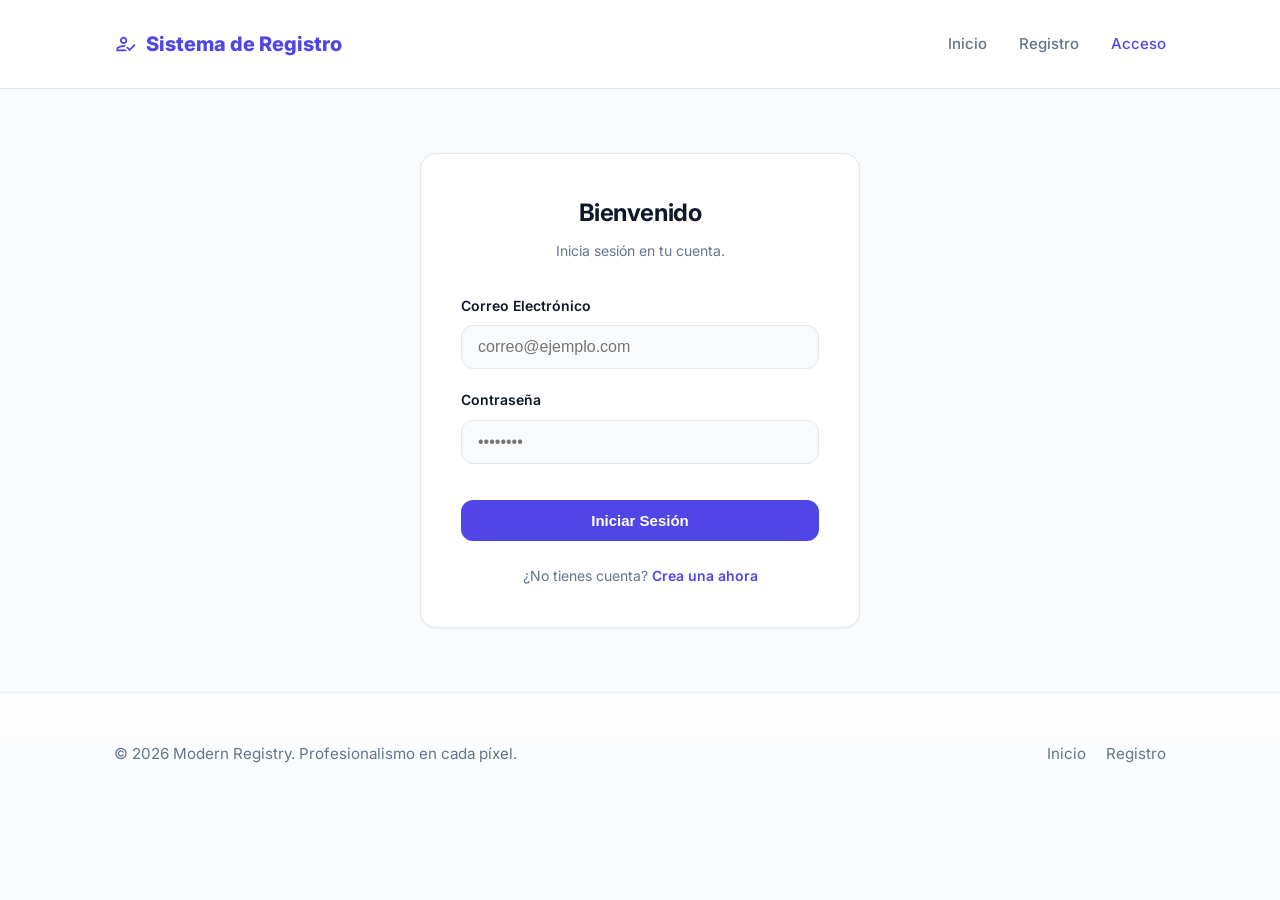
==== public/template/editar-usuario.html @ 0bd0780a "feat: implementar funcionalidad de edición de usuario y mejorar la gestión de roles" ====
<!DOCTYPE html>
<html lang="es">
<head>
    <meta charset="UTF-8">
    <meta name="viewport" content="width=device-width, initial-scale=1.0">
    <title>Editar Usuario | Modern Registry</title>
    <link rel="preconnect" href="https://fonts.googleapis.com">
    <link rel="preconnect" href="https://fonts.gstatic.com" crossorigin>
    <link href="https://fonts.googleapis.com/css2?family=Inter:wght@400;500;600;800&display=swap" rel="stylesheet">
    <link href="https://fonts.googleapis.com/css2?family=Material+Symbols+Outlined&display=swap" rel="stylesheet">
    <link rel="stylesheet" href="../../static/css/styles.css">
</head>
<body>
    <header>
        <div class="container">
            <nav class="navbar">
                <a href="lista.html" class="logo">
                    <span class="material-symbols-outlined">how_to_reg</span>
                    Sistema de Registro
                </a>
                <ul class="nav-links">
                    <li><a href="lista.html">Usuarios</a></li>
                    <li><a href="#" id="logoutBtn" style="color: var(--accent);">Cerrar Sesión</a></li>
                </ul>
            </nav>
        </div>
    </header>

    <main class="container">
        <div class="card form-auth">
            <div class="dashboard-header">
                <div>
                    <h2 style="font-size: 2rem; margin-bottom: 0.5rem;">Editar <span class="text-gradient">Usuario</span></h2>
                    <p style="color: var(--text-muted);">Actualiza los datos del usuario seleccionado.</p>
                </div>
                <a href="lista.html" class="btn btn-outline">Volver al listado</a>
            </div>
            <form id="editForm">
                <input type="hidden" id="editUserId">
                <div id="editError" class="alert-error" style="display: none;">
                    <span class="material-symbols-outlined" style="font-size: 1.25rem;">error</span>
                    <span id="editErrorMessage"></span>
                </div>
                <div class="form-group">
                    <label for="editPrimerNombre">Primer Nombre</label>
                    <input type="text" id="editPrimerNombre" required>
                </div>
                <div class="form-group">
                    <label for="editSegundoNombre">Segundo Nombre (opcional)</label>
                    <input type="text" id="editSegundoNombre">
                </div>
                <div class="form-group">
                    <label for="editPrimerApellido">Primer Apellido</label>
                    <input type="text" id="editPrimerApellido" required>
                </div>
                <div class="form-group">
                    <label for="editSegundoApellido">Segundo Apellido (opcional)</label>
                    <input type="text" id="editSegundoApellido">
                </div>
                <div class="form-group">
                    <label for="editEdad">Edad</label>
                    <input type="number" id="editEdad" min="1" required>
                </div>
                <div class="form-group">
                    <label for="editCedula">Cédula</label>
                    <input type="text" id="editCedula" required>
                </div>
                <div class="form-group">
                    <label for="editCorreo">Correo</label>
                    <input type="email" id="editCorreo" required>
                </div>
                <div class="form-group">
                    <label for="editRole">Rol</label>
                    <select id="editRole" required>
                        <option value="estudiante">Estudiante</option>
                        <option value="docente">Docente</option>
                    </select>
                </div>
                <div class="form-group">
                    <label for="editStatus">Estado</label>
                    <select id="editStatus" required>
                        <option value="Activo">Activo</option>
                        <option value="Pendiente">Pendiente</option>
                    </select>
                </div>
                <button type="submit" class="btn btn-primary" style="width: 100%; margin-top: 1rem;">Guardar Cambios</button>
            </form>
        </div>
    </main>

    <footer class="footer">
        <div class="container">
            <div class="footer-content">
                <p>&copy; 2026 Modern Registry. Panel Administrativo Protegido.</p>
                <ul class="footer-nav">
                    <li><a href="lista.html">Listado</a></li>
                </ul>
            </div>
        </div>
    </footer>

    <script src="../../static/js/main.js"></script>
</body>
</html>
---- static/css/styles.css ----
/* Modern Zen Design System - Refined & Balanced */
:root {
    --bg-base: #f8fafc; /* Very light slate background */
    --surface: #ffffff;
    --surface-low: #f1f5f9;
    --primary: #4f46e5; /* Indigo 600 */
    --primary-hover: #4338ca;
    --secondary: #64748b; /* Slate 500 */
    --text-main: #0f172a; /* Slate 900 */
    --text-muted: #64748b;
    --accent: #ec4899; /* Pink 500 */
    --border: #e2e8f0;
    --radius-lg: 1rem;
    --radius-md: 0.75rem;
    --shadow-sm: 0 1px 2px 0 rgb(0 0 0 / 0.05);
    --shadow-md: 0 4px 6px -1px rgb(0 0 0 / 0.1), 0 2px 4px -2px rgb(0 0 0 / 0.1);
}

/* Dark Mode Override (Optional but keeping base light for "less saturated" feel) */
/* If user wants dark, we can use slate-900 base */

* {
    margin: 0;
    padding: 0;
    box-sizing: border-box;
}

body {
    background-color: var(--bg-base);
    color: var(--text-main);
    font-family: 'Inter', system-ui, -apple-system, sans-serif;
    line-height: 1.6;
    min-height: 100vh;
    -webkit-font-smoothing: antialiased;
}

.container {
    max-width: 1100px;
    margin: 0 auto;
    padding: 0 1.5rem;
}

/* Typography */
h1, h2, h3, h4 {
    color: var(--text-main);
    font-weight: 700;
    letter-spacing: -0.02em;
}

.text-gradient {
    background: linear-gradient(135deg, var(--primary), var(--accent));
    background-clip: text;
    -webkit-background-clip: text;
    -webkit-text-fill-color: transparent;
}

/* Header & Navigation */
header {
    background: var(--surface);
    border-bottom: 1px solid var(--border);
    position: sticky;
    top: 0;
    z-index: 100;
}

.navbar {
    height: 5.5rem; /* Slightly taller */
    display: flex;
    justify-content: space-between;
    align-items: center;
}

.logo {
    display: flex;
    align-items: center;
    gap: 0.5rem;
    font-size: 1.25rem;
    font-weight: 800;
    color: var(--primary);
    text-decoration: none;
}

.nav-links {
    display: flex;
    list-style: none;
    gap: 2rem;
}

.nav-links a {
    text-decoration: none;
    color: var(--secondary);
    font-weight: 500;
    font-size: 0.9375rem;
    transition: color 0.2s;
}

.nav-links a:hover, .nav-links a.active {
    color: var(--primary);
}

/* Main Layout */
body.bg-soft {
    background: radial-gradient(circle at top left, rgba(79, 70, 229, 0.12), transparent 35%),
                radial-gradient(circle at bottom right, rgba(236, 72, 153, 0.1), transparent 30%),
                var(--bg-base);
}

main {
    padding: 4rem 0;
}

/* Sections */
.hero {
    display: grid;
    grid-template-columns: 1.2fr 1fr;
    gap: 4rem;
    align-items: center;
    text-align: left;
    padding: 8rem 0;
    animation: slideUp 0.6s ease-out;
}

.hero.user-panel {
    padding: 6rem 0;
    min-height: calc(100vh - 10rem);
    grid-template-columns: 1fr;
}

.hero-copy {
    max-width: 38rem;
    color: var(--text-muted);
    margin: 1.25rem 0 2rem;
}

.hero-actions {
    display: flex;
    gap: 1rem;
    flex-wrap: wrap;
    align-items: center;
}

.hero-card {
    background: rgba(255, 255, 255, 0.92);
    border: 1px solid rgba(226, 232, 240, 0.9);
    border-radius: var(--radius-lg);
    padding: 2rem;
    box-shadow: 0 30px 60px rgba(15, 23, 42, 0.08);
}

.hero-card h3 {
    margin-bottom: 1.5rem;
    font-size: 1.75rem;
}

.card-group {
    background: var(--surface);
    border: 1px solid var(--border);
    border-radius: var(--radius-md);
    padding: 1.5rem;
    display: grid;
    gap: 1.5rem;
}

.card-group div {
    display: grid;
    gap: 0.35rem;
}

.card-group strong {
    display: block;
    font-size: 1.05rem;
    color: var(--text-main);
}

@media (max-width: 900px) {
    .hero {
        grid-template-columns: 1fr;
        padding: 4rem 0;
    }

    .hero-card {
        width: 100%;
    }
}

.hero-image {
    width: 100%;
    border-radius: var(--radius-lg);
    box-shadow: 20px 20px 60px rgba(0,0,0,0.05);
    background: white;
}

.hero h1 {
    font-size: 4rem;
    margin-bottom: 1.5rem;
    line-height: 1.05;
}

.hero p {
    font-size: 1.25rem;
    color: var(--text-muted);
    margin-bottom: 2.5rem;
}

/* Feature Grid for Landing */
.feature-grid {
    display: grid;
    grid-template-columns: repeat(3, 1fr);
    gap: 2rem;
    margin: 4rem 0 8rem;
}

.feature-card {
    background: white;
    padding: 2rem;
    border-radius: var(--radius-md);
    border: 1px solid var(--border);
}

.feature-card span {
    color: var(--primary);
    font-size: 2rem;
    margin-bottom: 1rem;
    display: block;
}


/* Cards & Forms */
.card {
    background: var(--surface);
    border: 1px solid var(--border);
    border-radius: var(--radius-lg);
    padding: 2.5rem;
    box-shadow: var(--shadow-sm);
    animation: slideUp 0.5s ease-out; /* Added entrance animation */
}

.form-auth {
    max-width: 440px;
    margin: 4rem auto; /* Added vertical margin */
}

.form-group {
    margin-bottom: 1.25rem;
}

.form-group label {
    display: block;
    font-size: 0.875rem;
    font-weight: 600;
    margin-bottom: 0.5rem;
    color: var(--text-main);
}

.form-group input,
.form-group select {
    width: 100%;
    padding: 0.75rem 1rem;
    border: 1px solid var(--border);
    border-radius: var(--radius-md);
    background-color: var(--bg-base);
    font-size: 1rem;
    color: var(--text-main);
    transition: all 0.2s;
}

.form-group select {
    appearance: none;
    -webkit-appearance: none;
    -moz-appearance: none;
    background-color: var(--bg-base);
    background-image: linear-gradient(45deg, transparent 50%, var(--text-main) 50%), linear-gradient(135deg, var(--text-main) 50%, transparent 50%);
    background-position: calc(100% - 1rem) calc(50% - 0.15rem), calc(100% - 0.75rem) calc(50% - 0.15rem);
    background-size: 0.45rem 0.45rem, 0.45rem 0.45rem;
    background-repeat: no-repeat;
    padding-right: 2.5rem;
    cursor: pointer;
}

.form-group input:focus,
.form-group select:focus {
    outline: none;
    border-color: var(--primary);
    box-shadow: 0 0 0 3px rgba(79, 70, 229, 0.1);
}

/* Transitions */
.page-transition {
    transition: opacity 0.5s ease, transform 0.5s ease;
}

.fade-out {
    opacity: 0;
    transform: translateY(-10px);
}

@keyframes pulse-save {
    0% { transform: scale(1); }
    50% { transform: scale(0.98); opacity: 0.7; }
    100% { transform: scale(0.95); opacity: 0; }
}

.animate-save {
    animation: pulse-save 0.6s forwards ease-in-out;
}


/* Buttons */
.btn {
    display: inline-flex;
    align-items: center;
    justify-content: center;
    padding: 0.75rem 1.75rem;
    border-radius: var(--radius-md);
    font-weight: 600;
    font-size: 0.9375rem;
    text-decoration: none;
    transition: all 0.2s;
    cursor: pointer;
    border: none;
}

.btn-primary {
    background-color: var(--primary);
    color: white;
}

.btn-primary:hover {
    background-color: var(--primary-hover);
    transform: translateY(-1px);
    box-shadow: var(--shadow-md);
}

.btn-outline {
    background: transparent;
    border: 1px solid var(--border);
    color: var(--text-main);
}

.btn-outline:hover {
    background: var(--surface-low);
    border-color: var(--secondary);
}

/* Dashboard Improvements */
.dashboard-container {
    padding: 4rem 2rem; /* Added generous spacing */
}

/* Tables */
.table-wrapper {
    background: var(--surface);
    border: 1px solid var(--border);
    border-radius: var(--radius-lg);
    overflow: hidden;
    box-shadow: var(--shadow-sm);
}

table {
    width: 100%;
    border-collapse: collapse;
}

th {
    background: var(--surface-low);
    text-align: left;
    padding: 0.75rem 1.5rem;
    font-size: 0.75rem;
    text-transform: uppercase;
    letter-spacing: 0.05em;
    color: var(--text-muted);
}

td {
    padding: 1.25rem 1.5rem;
    border-top: 1px solid var(--border);
}

tr:hover td {
    background: #fafafa;
}

.badge {
    padding: 0.25rem 0.625rem;
    border-radius: 9999px;
    font-size: 0.75rem;
    font-weight: 600;
}

.badge-success { background: #dcfce7; color: #166534; }
.badge-warning { background: #fef9c3; color: #854d0e; }

/* Utilities */
.material-symbols-outlined {
    font-variation-settings: 'FILL' 0, 'wght' 400, 'GRAD' 0, 'opsz' 20;
}

/* Footer (Modern soft panel) */
.footer {
    background: linear-gradient(180deg, rgba(255,255,255,0.95), rgba(248,250,252,1));
    border-top: 1px solid rgba(226, 232, 240, 0.9);
    padding: 3rem 0 2rem;
    margin-top: auto;
    color: var(--text-muted);
}

.footer-content {
    display: flex;
    justify-content: space-between;
    align-items: center;
    gap: 1.5rem;
    flex-wrap: wrap;
}

.footer-content p {
    font-size: 0.95rem;
    color: var(--text-muted);
    margin: 0;
}

.footer-nav {
    display: flex;
    gap: 1.25rem;
    list-style: none;
    margin: 0;
    padding: 0;
}

.footer-nav a {
    color: var(--secondary);
    text-decoration: none;
    font-size: 0.95rem;
    transition: color 0.2s ease;
}

.footer-nav a:hover {
    color: var(--primary);
}

@media (max-width: 680px) {
    .footer-content {
        flex-direction: column;
        align-items: flex-start;
    }

    .footer-nav {
        flex-wrap: wrap;
        justify-content: flex-start;
    }
}

/* Premium Fullscreen Overlay Modal */
.modal {
    display: none;
    position: fixed;
    top: 0;
    left: 0;
    width: 100vw;
    height: 100vh;
    background: rgba(255, 255, 255, 0.7); /* Lighter, cleaner overlay */
    backdrop-filter: blur(12px) saturate(180%);
    z-index: 1000;
    align-items: center;
    justify-content: center;
    animation: fadeIn 0.3s ease;
}

@keyframes fadeIn {
    from { opacity: 0; }
    to { opacity: 1; }
}

.modal.active {
    display: flex;
}

.modal-content {
    background: white;
    width: min(100%, 460px);
    max-width: 460px;
    max-height: 95vh;
    padding: 2.5rem;
    border-radius: 1.5rem;
    box-shadow: 0 25px 50px -12px rgba(0, 0, 0, 0.1);
    border: 1px solid var(--border);
    position: relative;
    transform: translateY(0);
    animation: slideUpModal 0.4s cubic-bezier(0.16, 1, 0.3, 1);
    overflow-y: auto;
}

@media (max-width: 560px) {
    .modal-content {
        width: 92%;
        padding: 1.5rem;
        max-width: 100%;
        border-radius: 1rem;
    }

    .modal-header h3 {
        font-size: 1.5rem;
    }

    .modal-footer {
        grid-template-columns: 1fr;
    }
}

@keyframes slideUpModal {
    from { opacity: 0; transform: translateY(40px); }
    to { opacity: 1; transform: translateY(0); }
}

.modal-header {
    text-align: center;
    margin-bottom: 2.5rem;
}

.modal-header h3 {
    font-size: 1.75rem;
}

.modal-footer {
    display: grid;
    grid-template-columns: 1fr 1fr;
    gap: 1rem;
    margin-top: 2.5rem;
}

/* Error Alerts */
.alert-error {
    background: #fef2f2;
    color: #991b1b;
    border: 1px solid #fee2e2;
    padding: 0.75rem 1rem;
    border-radius: var(--radius-md);
    font-size: 0.875rem;
    margin-bottom: 1.5rem;
    display: flex;
    align-items: center;
    gap: 0.5rem;
    animation: slideDown 0.3s ease-out;
}

@keyframes slideDown {
    from { opacity: 0; transform: translateY(-10px); }
    to { opacity: 1; transform: translateY(0); }
}

@keyframes slideUp {
    from { opacity: 0; transform: translateY(20px); }
    to { opacity: 1; transform: translateY(0); }
}
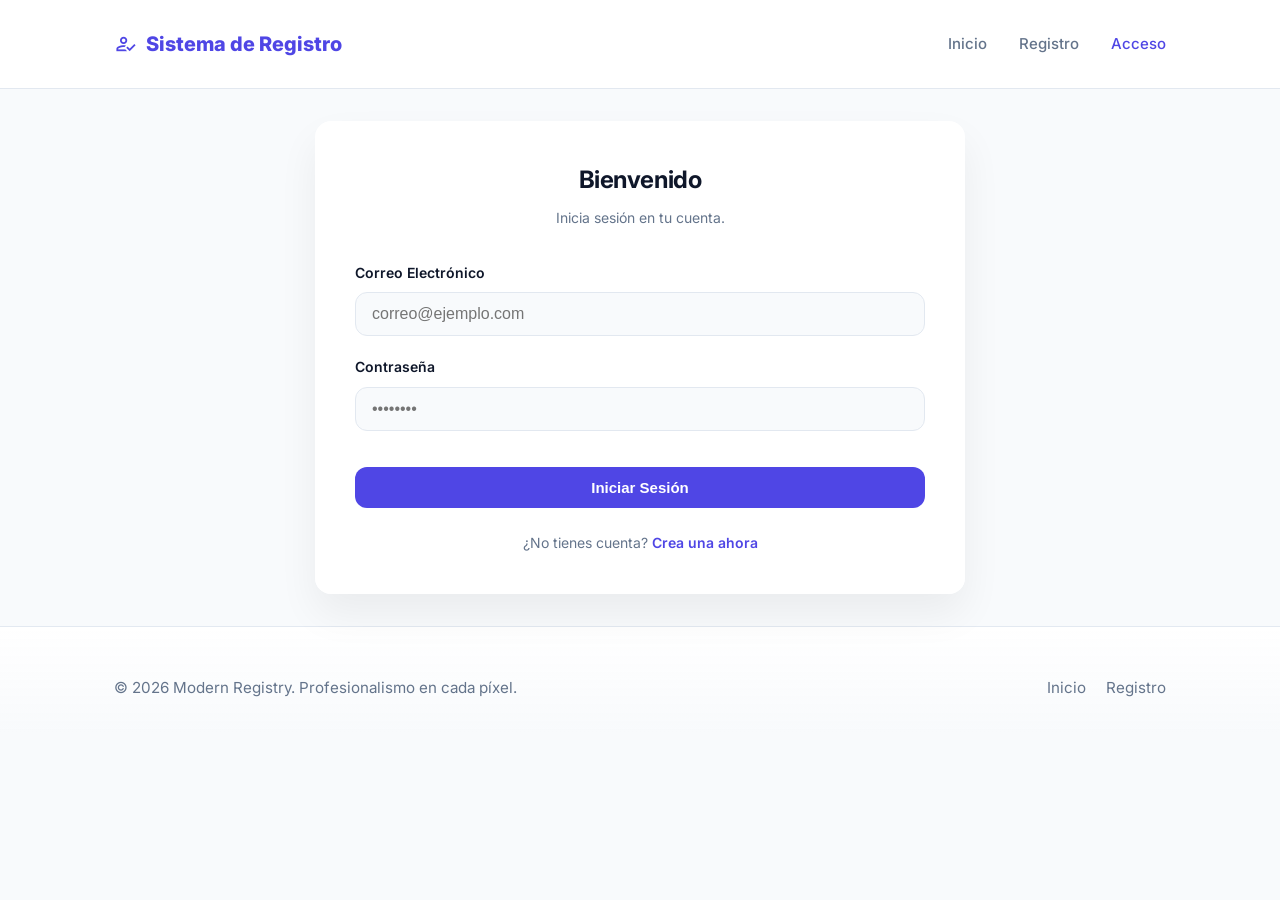
==== commit 1ef828e5: "final final no da más" ====
--- a/public/template/editar-usuario.html
+++ b/public/template/editar-usuario.html
@@ -41,49 +41,55 @@
                     <span class="material-symbols-outlined" style="font-size: 1.25rem;">error</span>
                     <span id="editErrorMessage"></span>
                 </div>
-                <div class="form-group">
-                    <label for="editPrimerNombre">Primer Nombre</label>
-                    <input type="text" id="editPrimerNombre" required>
+                
+                <div class="form-grid">
+                    <div class="form-group">
+                        <label for="editPrimerNombre">Primer Nombre</label>
+                        <input type="text" id="editPrimerNombre" required>
+                    </div>
+                    <div class="form-group">
+                        <label for="editSegundoNombre">Segundo Nombre (opcional)</label>
+                        <input type="text" id="editSegundoNombre">
+                    </div>
+                    <div class="form-group">
+                        <label for="editPrimerApellido">Primer Apellido</label>
+                        <input type="text" id="editPrimerApellido" required>
+                    </div>
+                    <div class="form-group">
+                        <label for="editSegundoApellido">Segundo Apellido (opcional)</label>
+                        <input type="text" id="editSegundoApellido">
+                    </div>
+                    <div class="form-group">
+                        <label for="editEdad">Edad</label>
+                        <input type="number" id="editEdad" min="1" required>
+                    </div>
+                    <div class="form-group">
+                        <label for="editCedula">Cédula</label>
+                        <input type="text" id="editCedula" required>
+                    </div>
+                    <div class="form-group">
+                        <label for="editCorreo">Correo</label>
+                        <input type="email" id="editCorreo" required>
+                    </div>
+                    <div class="form-group">
+                        <label for="editRole">Rol</label>
+                        <select id="editRole" required>
+                            <option value="estudiante">Estudiante</option>
+                            <option value="docente">Docente</option>
+                        </select>
+                    </div>
+                    <div class="form-group" style="grid-column: span 2;">
+                        <label for="editStatus">Estado de la Cuenta</label>
+                        <select id="editStatus" required>
+                            <option value="Activo">Activo (Habilitado para el sistema)</option>
+                            <option value="Pendiente">Pendiente (Requiere revisión)</option>
+                        </select>
+                    </div>
                 </div>
-                <div class="form-group">
-                    <label for="editSegundoNombre">Segundo Nombre (opcional)</label>
-                    <input type="text" id="editSegundoNombre">
-                </div>
-                <div class="form-group">
-                    <label for="editPrimerApellido">Primer Apellido</label>
-                    <input type="text" id="editPrimerApellido" required>
-                </div>
-                <div class="form-group">
-                    <label for="editSegundoApellido">Segundo Apellido (opcional)</label>
-                    <input type="text" id="editSegundoApellido">
-                </div>
-                <div class="form-group">
-                    <label for="editEdad">Edad</label>
-                    <input type="number" id="editEdad" min="1" required>
-                </div>
-                <div class="form-group">
-                    <label for="editCedula">Cédula</label>
-                    <input type="text" id="editCedula" required>
-                </div>
-                <div class="form-group">
-                    <label for="editCorreo">Correo</label>
-                    <input type="email" id="editCorreo" required>
-                </div>
-                <div class="form-group">
-                    <label for="editRole">Rol</label>
-                    <select id="editRole" required>
-                        <option value="estudiante">Estudiante</option>
-                        <option value="docente">Docente</option>
-                    </select>
-                </div>
-                <div class="form-group">
-                    <label for="editStatus">Estado</label>
-                    <select id="editStatus" required>
-                        <option value="Activo">Activo</option>
-                        <option value="Pendiente">Pendiente</option>
-                    </select>
-                </div>
-                <button type="submit" class="btn btn-primary" style="width: 100%; margin-top: 1rem;">Guardar Cambios</button>
+                
+                <button type="submit" class="btn btn-primary" style="width: 100%; margin-top: 2rem; padding: 1rem;">
+                    Actualizar Información del Usuario
+                </button>
             </form>
         </div>
     </main>
--- a/static/css/styles.css
+++ b/static/css/styles.css
@@ -236,8 +236,24 @@
 }
 
 .form-auth {
-    max-width: 440px;
-    margin: 4rem auto; /* Added vertical margin */
+    max-width: 650px;
+    margin: 2rem auto;
+    border: none;
+    box-shadow: 0 20px 40px rgba(0,0,0,0.06);
+    background: rgba(255, 255, 255, 0.95);
+    backdrop-filter: blur(10px);
+}
+
+.form-grid {
+    display: grid;
+    grid-template-columns: 1fr 1fr;
+    gap: 1.5rem;
+}
+
+@media (max-width: 600px) {
+    .form-grid {
+        grid-template-columns: 1fr;
+    }
 }
 
 .form-group {
@@ -345,6 +361,7 @@
 /* Dashboard Improvements */
 .dashboard-container {
     padding: 4rem 2rem; /* Added generous spacing */
+    max-width: 1500px;
 }
 
 /* Tables */
@@ -352,43 +369,114 @@
     background: var(--surface);
     border: 1px solid var(--border);
     border-radius: var(--radius-lg);
-    overflow: hidden;
-    box-shadow: var(--shadow-sm);
+    overflow-x: auto;
+    box-shadow: var(--shadow-md);
+    width: 100%;
+    scrollbar-width: thin;
+    scrollbar-color: var(--border) transparent;
+}
+
+.table-wrapper::-webkit-scrollbar {
+    height: 6px;
+}
+
+.table-wrapper::-webkit-scrollbar-thumb {
+    background-color: var(--border);
+    border-radius: 10px;
 }
 
 table {
     width: 100%;
     border-collapse: collapse;
+    table-layout: fixed;
+}
+
+th,
+td {
+    padding: 1.25rem 1rem;
+    border-top: 1px solid var(--border);
+    text-align: left;
+    white-space: nowrap;
+    font-size: 0.9375rem;
 }
 
 th {
     background: var(--surface-low);
-    text-align: left;
-    padding: 0.75rem 1.5rem;
     font-size: 0.75rem;
     text-transform: uppercase;
     letter-spacing: 0.05em;
+    font-weight: 700;
     color: var(--text-muted);
 }
 
-td {
-    padding: 1.25rem 1.5rem;
-    border-top: 1px solid var(--border);
+/* Optimized Column Widths */
+th:nth-child(1) { width: 60px; } /* Avatar */
+th:nth-child(2), th:nth-child(3), th:nth-child(4), th:nth-child(5) { width: 140px; } /* Names/Surnames */
+th:nth-child(6) { width: 240px; } /* Correo */
+th:nth-child(7) { width: 120px; } /* Cédula */
+th:nth-child(8) { width: 80px; }  /* Edad */
+th:nth-child(9) { width: 120px; } /* Rol */
+th:nth-child(10) { width: 100px; } /* Estado */
+th:nth-child(11) { width: 150px; } /* Acción */
+
+td:last-child {
+    text-align: right;
+}
+
+@media (max-width: 1100px) {
+    table {
+        font-size: 0.82rem;
+    }
+
+    th,
+    td {
+        padding: 0.65rem 0.75rem;
+    }
 }
 
 tr:hover td {
     background: #fafafa;
 }
 
+.table-row {
+    cursor: pointer;
+    transition: background 0.2s, transform 0.1s;
+}
+
+.table-row:hover {
+    background: #f8fafc !important;
+}
+
+.table-row:active {
+    transform: scale(0.998);
+}
+
+.avatar-initials {
+    width: 42px;
+    height: 42px;
+    border-radius: 12px;
+    background: linear-gradient(135deg, var(--surface-low), #e0e7ff);
+    display: inline-flex;
+    align-items: center;
+    justify-content: center;
+    color: var(--primary);
+    font-weight: 700;
+    font-size: 0.875rem;
+    text-transform: uppercase;
+    box-shadow: inset 0 2px 4px rgba(0,0,0,0.05);
+}
+
 .badge {
-    padding: 0.25rem 0.625rem;
-    border-radius: 9999px;
-    font-size: 0.75rem;
-    font-weight: 600;
-}
-
-.badge-success { background: #dcfce7; color: #166534; }
-.badge-warning { background: #fef9c3; color: #854d0e; }
+    padding: 0.4rem 0.85rem;
+    border-radius: 8px;
+    font-size: 0.7rem;
+    font-weight: 700;
+    text-transform: uppercase;
+    letter-spacing: 0.025em;
+}
+
+.badge-success { background: #ecfdf5; color: #059669; border: 1px solid #10b98122; }
+.badge-warning { background: #fffbeb; color: #d97706; border: 1px solid #f59e0b22; }
 
 /* Utilities */
 .material-symbols-outlined {
